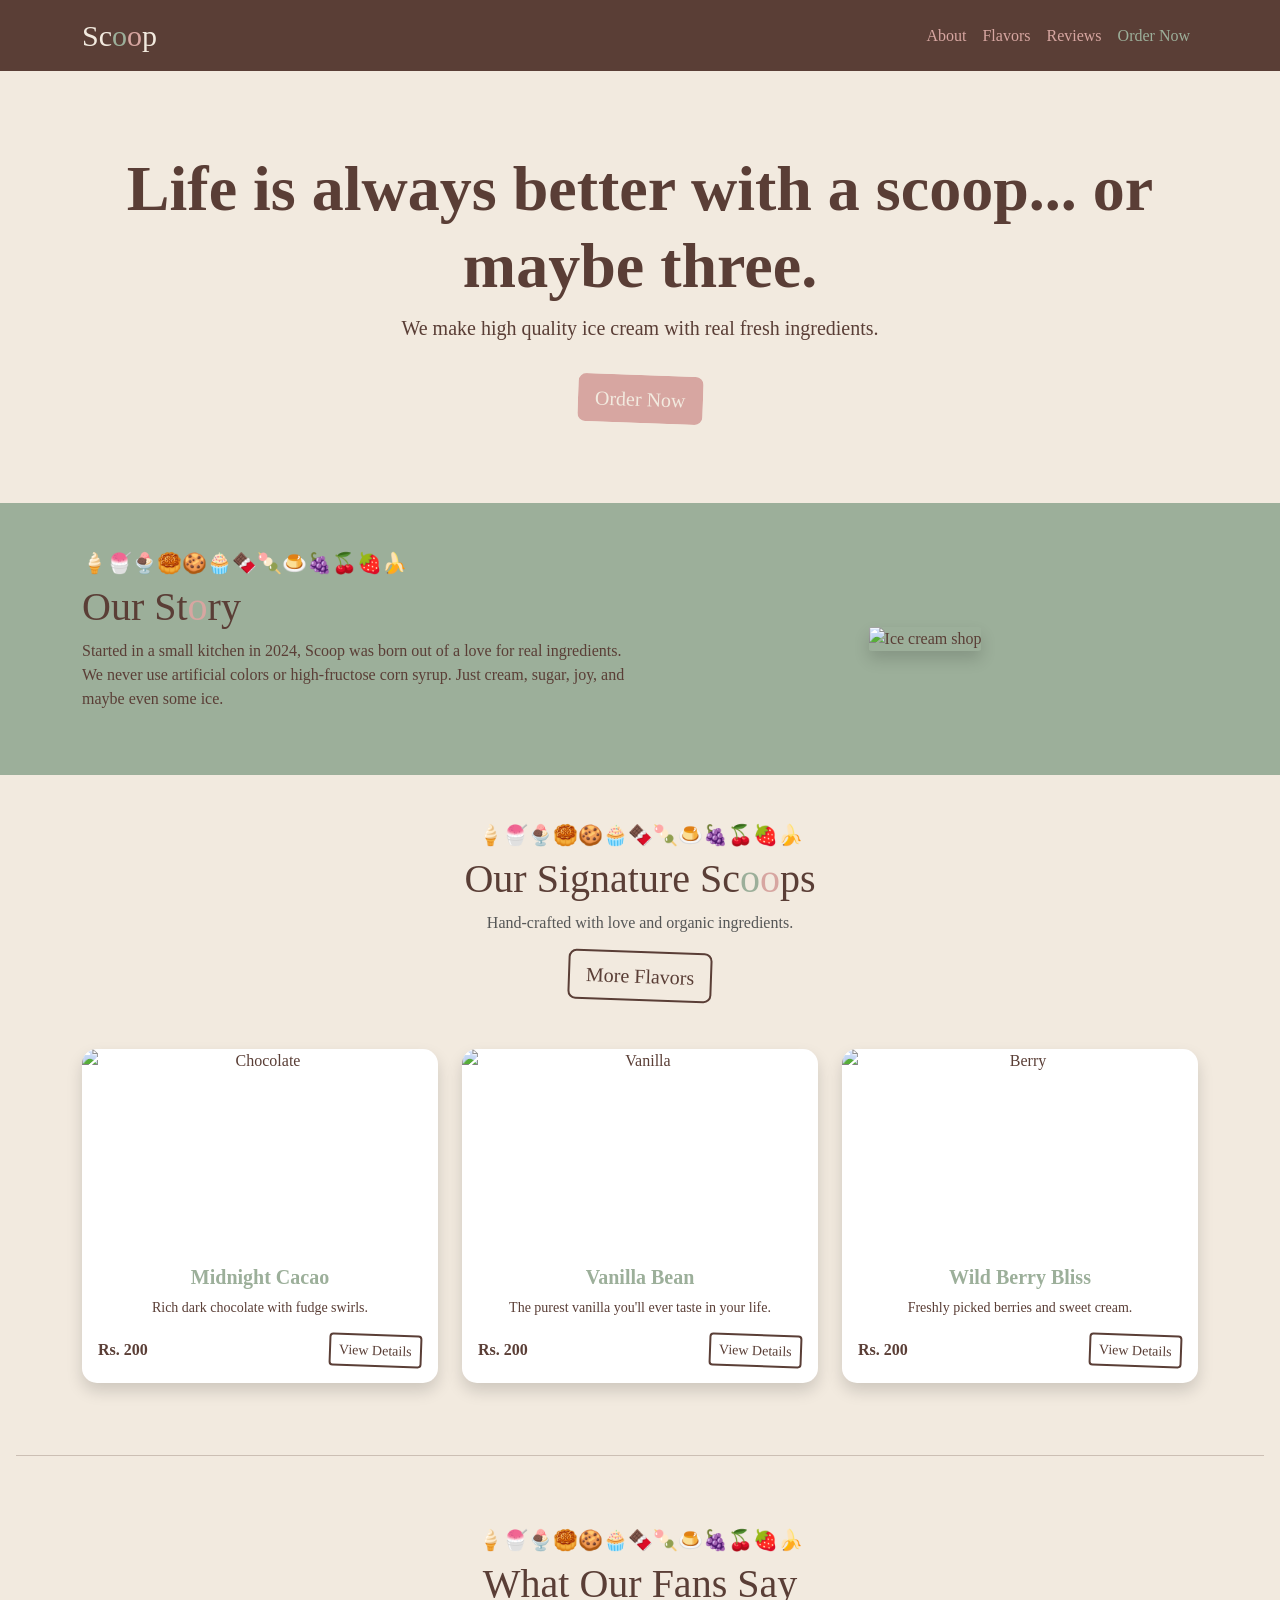
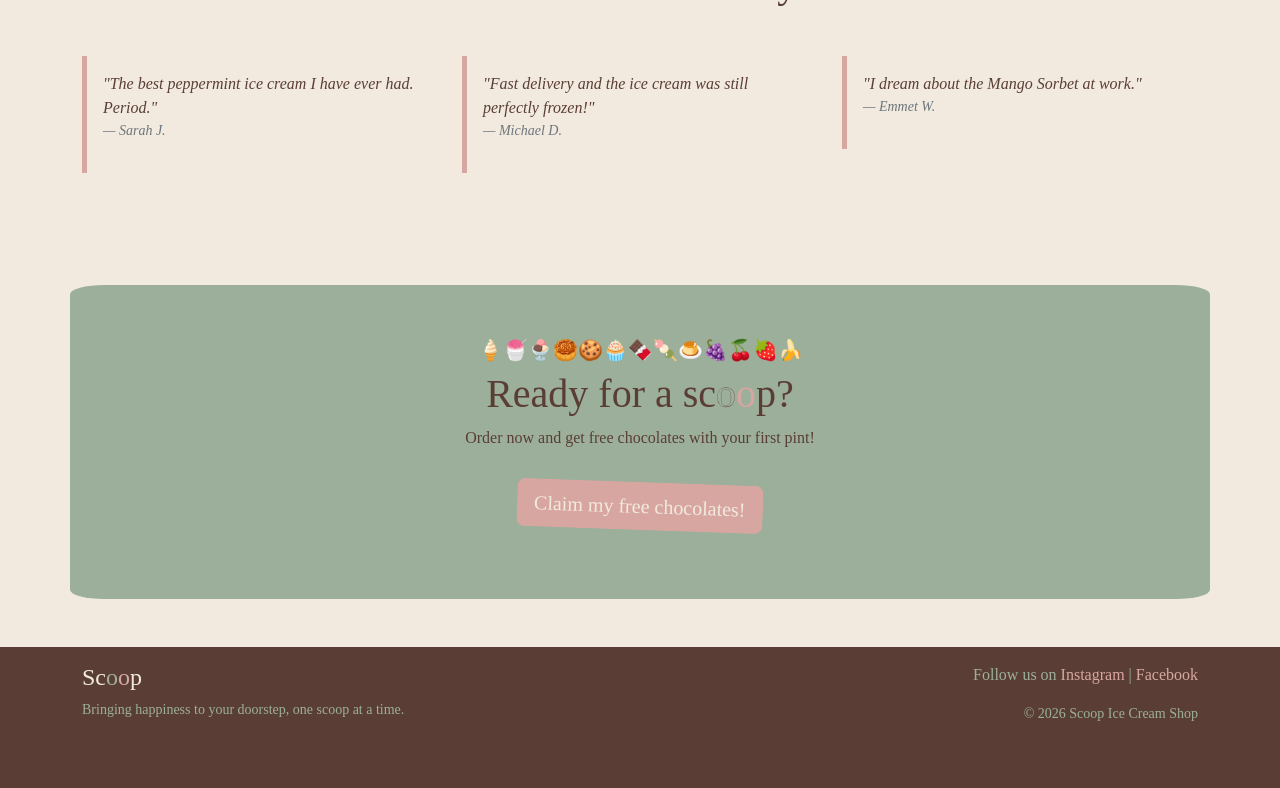
==== scoop project/index.html @ da7a8e28 "Add files via upload" ====
<!DOCTYPE html>
<html>
<head>
    <meta charset="UTF-8">
    <meta name="viewport" content="width=device-width, initial-scale=1.0">
    <title>Home | Scoop</title>
    <link href="https://cdn.jsdelivr.net/npm/bootstrap@5.3.0/dist/css/bootstrap.min.css" rel="stylesheet">
    <script src="https://cdn.jsdelivr.net/npm/bootstrap@5.3.0/dist/js/bootstrap.bundle.min.js"></script>
    <link rel="stylesheet" href="index.css">
</head>
<body>
<nav class="navbar navbar-expand-lg sticky-top">
    <div class="container">
        <a class="navbar-brand" href="#">Sc<span class="first-o">o</span><span class="secnd-o">o</span>p</a>
        
        <button class="navbar-toggler" type="button" data-bs-toggle="collapse" data-bs-target="#iceCreamNav">
        <span class="navbar-toggler-icon"></span>
        </button>

        <div class="collapse navbar-collapse" id="iceCreamNav">
        <ul class="navbar-nav ms-auto">
            <li class="nav-item"><a class="nav-link" href="#about">About</a></li>
            <li class="nav-item"><a class="nav-link" href="flavors.html">Flavors</a></li>
            <li class="nav-item"><a class="nav-link" href="#reviews">Reviews</a></li>
            <li class="nav-item"><a class="nav-link ordr" href="form.html">Order Now</a></li>
        </ul>
        </div>
    </div>
  </div>
</nav>

<header class="hero text-center">
    <div class="container">
        <h1 class="display-3 fw-bold">Life is always better with a scoop... or maybe three.</h1>
        <p class="lead">We make high quality ice cream with real fresh ingredients.</p>
        <a href="form.html" class="btn order-btn btn-lg mt-3">Order Now</a>
    </div>
</header>

<section id="about" class="py-5 about-section">
    <div class="container">
        <div class="row align-items-center">
            <div class="col-md-6">
                <h5 class="emoji">🍦🍧🍨🥮🍪🧁🍫🍡🍮🍇🍒🍓🍌</h5>
                <h1 class="about-h">Our St<span class="secnd-o">o</span>ry</h1>
                <p>Started in a small kitchen in 2024, Scoop was born out of a love for real ingredients. We never use artificial colors or high-fructose corn syrup. Just cream, sugar, joy, and maybe even some ice.</p>
            </div>
            <div class="col-md-6 text-center">
                <img src="/images/flat-lay-ice-cream-with-spoon.jpg" class="img-fluid shadow ice-cream-shop" alt="Ice cream shop">
            </div>
        </div>
    </div>
</section>

<section id="flavors" class="py-5">
    <div class="container text-center">
        <h5 class="emoji">🍦🍧🍨🥮🍪🧁🍫🍡🍮🍇🍒🍓🍌</h5>
        <h1 class="mb-2">Our Signature Sc<span class="first-o">o</span><span class="secnd-o">o</span>ps</h1>
        <p class="text-muted mb-3">Hand-crafted with love and organic ingredients.</p>
                <a href="flavors.html" class="btn more-btn btn-lg mb-5">More Flavors</a>


        <div class="row g-4">
            <div class="col-12 col-sm-6 col-md-4">
                <div class="card border-0 shadow flavor-card">
                    <img src="/images/close-up-chocolate-ice-cream-scoops.jpg" class="card-img-top" alt="Chocolate">
                    <div class="card-body">
                        <h5 class="card-head fw-bold">Midnight Cacao</h5>
                        <p class="small">Rich dark chocolate with fudge swirls.</p>
                        <div class="d-flex justify-content-between align-items-center mt-3">
                            <span class="fw-bold">Rs. 200</span>
                            <a href="flavor-detail.html" class="btn btn-sm detail-btn" data-bs-toggle="collapse" data-bs-target="#detailsChocolate" aria-expanded="false">
                                View Details
                            </a>
                        </div>

                        <div class="collapse" id="detailsChocolate">
                            <div class="mt-3 p-2 bg-light rounded small">
                                <strong>Ingredients:</strong> 70% Dark Cacao, Organic Cream, Sea Salt.
                                <br><br>
                                <em>Best paired with our Vanilla Bean!</em>
                            </div>
                        </div>
                        
                    </div>
                </div>
            </div>

            <div class="col-12 col-sm-6 col-md-4">
                <div class="card border-0 shadow flavor-card">
                    <img src="/images/nougat-ice-cream-glass.jpg" class="card-img-top" alt="Vanilla">
                    <div class="card-body">
                        <h5 class="card-head fw-bold">Vanilla Bean</h5>
                        <p class="small">The purest vanilla you'll ever taste in your life.</p>
                        <div class="d-flex justify-content-between align-items-center mt-3">
                            <span class="fw-bold">Rs. 200</span>
                            <a href="flavor-detail.html" class="btn btn-sm detail-btn" data-bs-toggle="collapse" data-bs-target="#detailsBean" aria-expanded="false">
                                View Details
                            </a>
                        </div>

                        <div class="collapse" id="detailsBean">
                            <div class="mt-3 p-2 bg-light rounded small">
                                <strong>Ingredients:</strong> 80% Pure Vanilla, Organic Cream, Sea Salt.
                                <br><br>
                                <em>Best paired with our Cool Peppermint!</em>
                            </div>
                        </div>
                        
                    </div>
                </div>
            </div>

            <div class="col-12 col-sm-6 col-md-4">
                <div class="card border-0 shadow flavor-card">
                    <img src="/images/blueberry-ice-cream-scoops-with-waffle-black-background.jpg" class="card-img-top" alt="Berry">
                    <div class="card-body">
                        <h5 class="card-head fw-bold">Wild Berry Bliss</h5>
                        <p class="small">Freshly picked berries and sweet cream.</p>
                        <div class="d-flex justify-content-between align-items-center mt-3">
                            <span class="fw-bold">Rs. 200</span>
                            <a href="flavor-detail.html" class="btn btn-sm detail-btn" data-bs-toggle="collapse" data-bs-target="#detailsBerry" aria-expanded="false">
                                View Details
                            </a>
                        </div>

                        <div class="collapse" id="detailsBerry">
                            <div class="mt-3 p-2 bg-light rounded small">
                                <strong>Ingredients:</strong> 76% Original Berries, Organic Cream, Sea Salt.
                                <br><br>
                                <em>Best paired with our Vanilla Bean!</em>
                            </div>
                        </div>
                        
                    </div>
                </div>
            </div>

        </div>
    </div>
</section>

<hr class="my-4 m-3">

<section id="reviews" class="py-5 container">
    <h5 class="text-center emoji">🍦🍧🍨🥮🍪🧁🍫🍡🍮🍇🍒🍓🍌</h5>
    <h1 class="text-center mb-5">What Our Fans Say</h1>
    <div class="row">
        <div class="col-md-4">
            <div class="p-3 review-card mb-3">
                <p>"The best peppermint ice cream I have ever had. Period."</p>
                <footer class="blockquote-footer">Sarah J.</footer>
            </div>
        </div>
        <div class="col-md-4">
            <div class="p-3 review-card mb-3">
                <p>"Fast delivery and the ice cream was still perfectly frozen!"</p>
                <footer class="blockquote-footer">Michael D.</footer>
            </div>
        </div>
        <div class="col-md-4">
            <div class="p-3 review-card mb-3">
                <p>"I dream about the Mango Sorbet at work."</p>
                <footer class="blockquote-footer">Emmet W.</footer>
            </div>
        </div>
    </div>
</section>

<section class="cta-section text-center mt-5 mb-5 m-2">
    <div class="cta-box container">
        <h5 class="emoji">🍦🍧🍨🥮🍪🧁🍫🍡🍮🍇🍒🍓🍌</h5>
        <h1>Ready for a sc<span class="first-o-b">o</span><span class="secnd-o">o</span>p?</h1>
        <p>Order now and get free chocolates with your first pint!</p>
        <a href="form.html" class="btn order-btn m-3 btn-lg">Claim my free chocolates!</a>
    </div>
</section>

<footer class="footer pt-3 pb-5">
    <div class="container">
        <div class="row">
            <div class="col-md-6">
                <h4 class="scoop-footer">Sc<span class="first-o">o</span><span class="secnd-o">o</span>p</h4>
                <p class="footer-text small">Bringing happiness to your doorstep, one scoop at a time.</p>
            </div>
            <div class="col-md-6 text-md-end">
                <p class="footer-text">Follow us on <a class="link" href="https://www.instagram.com/">Instagram</a> | <a class="link" href="https://www.facebook.com/">Facebook</a></p>
                <p class="small footer-text">&copy; 2026 Scoop Ice Cream Shop</p>
            </div>
        </div>
    </div>
</footer>

</body>
</html>
---- scoop project/index.css ----
@font-face {
    font-family: 'cursive';
    src: url(/fonts/Molle-Italic.woff);
}

@font-face {
    font-family: 'normal';
    src: url(/fonts/ChelseaMarket-Regular.woff);
}

@font-face {
    font-family: 'emoji';
    src: url(/fonts/NotoEmoji-VariableFont_wght.woff);
}

.emoji {
    font-family: 'emoji';
    cursor: pointer;
    transition: transform 0.3s ease-out;
}

.emoji:hover {
    transform: translateY(-8px);
}

body {
    background-color: #F2EADF;
    font-family: 'normal';
    color: #5A3E36;
}

h1, .scoop-footer {
    font-family: 'cursive';
}

.navbar-brand {
    font-family: 'cursive';
    font-size: 30px;
    color: #F2EADF;
}

.navbar-brand:hover {
    color: #F2EADF;
}

.nav-link {
    font-family: 'normal';
    color: #D7A6A1;
}

.nav-link:hover {
    color: #F2EADF;
}

.navbar {
    background-color: #5A3E36;
}

.ordr {
    color: #9CAF9A;
}

.ordr:hover {
    color: #D7A6A1;
}

.first-o {
    color: #9CAF9A;
}

.secnd-o {
    color: #D7A6A1;
}

.first-o-b {
    color: #9CAF9A;
    -webkit-text-stroke-color: #5A3E36;
    -webkit-text-stroke-width: 0.3px;
}

.hero {
    background-image: url(/images/top-view-different-types-ice-cream.jpg);
    background-size: cover;
    background-repeat: no-repeat;
    background-blend-mode: multiply;
    padding: 80px 0;
}

.hero h1 {
    color: #5A3E36;
    font-family: 'normal';
}

.order-btn {
    background-color: #D7A6A1;
    color: #F2EADF;
    transform: rotate(2deg);
    transition: transform 0.3s ease-out;
}

.order-btn:hover {
    color: #5A3E36;
    background-color: #F2EADF;
    transform: rotate(0deg);
}

.about-section {
    background-color: #9CAF9A;
}

.about-h {
    color: #5A3E36;
}

.ice-cream-shop {
    border-radius: 5%;
    cursor: pointer;
    transition: transform 0.2s ease-out;
}

.ice-cream-shop:hover {
    transform: rotate(5deg);
}

.review-card {
    font-style: italic;
    border-left: 5px solid #D7A6A1;
    cursor: pointer;
    transition: transform 0.2s ease-out;
}

.review-card:hover {
    transform: scale(1.1);
}

.cta-section {
    color: #5A3E36;
}

.cta-box {
    background-color: #9CAF9A;
    padding: 50px 0;
    border: transparent solid;
    border-radius: 3%;
}

.more-btn {
    background-color: transparent;
    color: #5A3E36;
    border: #5A3E36 solid 2px;
    transform: rotate(2deg);
    transition: transform 0.3s ease-out;
}

.more-btn:hover {
    transform: rotate(0deg);
    background-color: #D7A6A1;
    border: #5A3E36 solid 2px;
}

.flavor-card {
    transition: transform 0.3s ease;
    border-radius: 15px;
    overflow: hidden;
    color: #5A3E36;
}

.flavor-card:hover {
    transform: rotate(2deg);
}

.card-head {
    color: #9CAF9A;
}

.detail-btn {
    background-color: transparent;
    color: #5A3E36;
    border: #5A3E36 solid 2px;
    transform: rotate(2deg);
    transition: transform 0.3s ease-out;
}

.detail-btn:hover {
    transform: rotate(0deg);
    background-color: #D7A6A1;
    color: #F2EADF;
    border: #5A3E36 solid 2px;
}

.card-img-top {
    height: 200px;
    object-fit: cover;
}

.footer {
    background-color: #5A3E36;
    color: #F2EADF;
}

.footer-text {
    color: #9CAF9A;
}

.link {
    text-decoration: none;
    color: #D7A6A1;
}

.link:hover {
    color: #F2EADF;
}
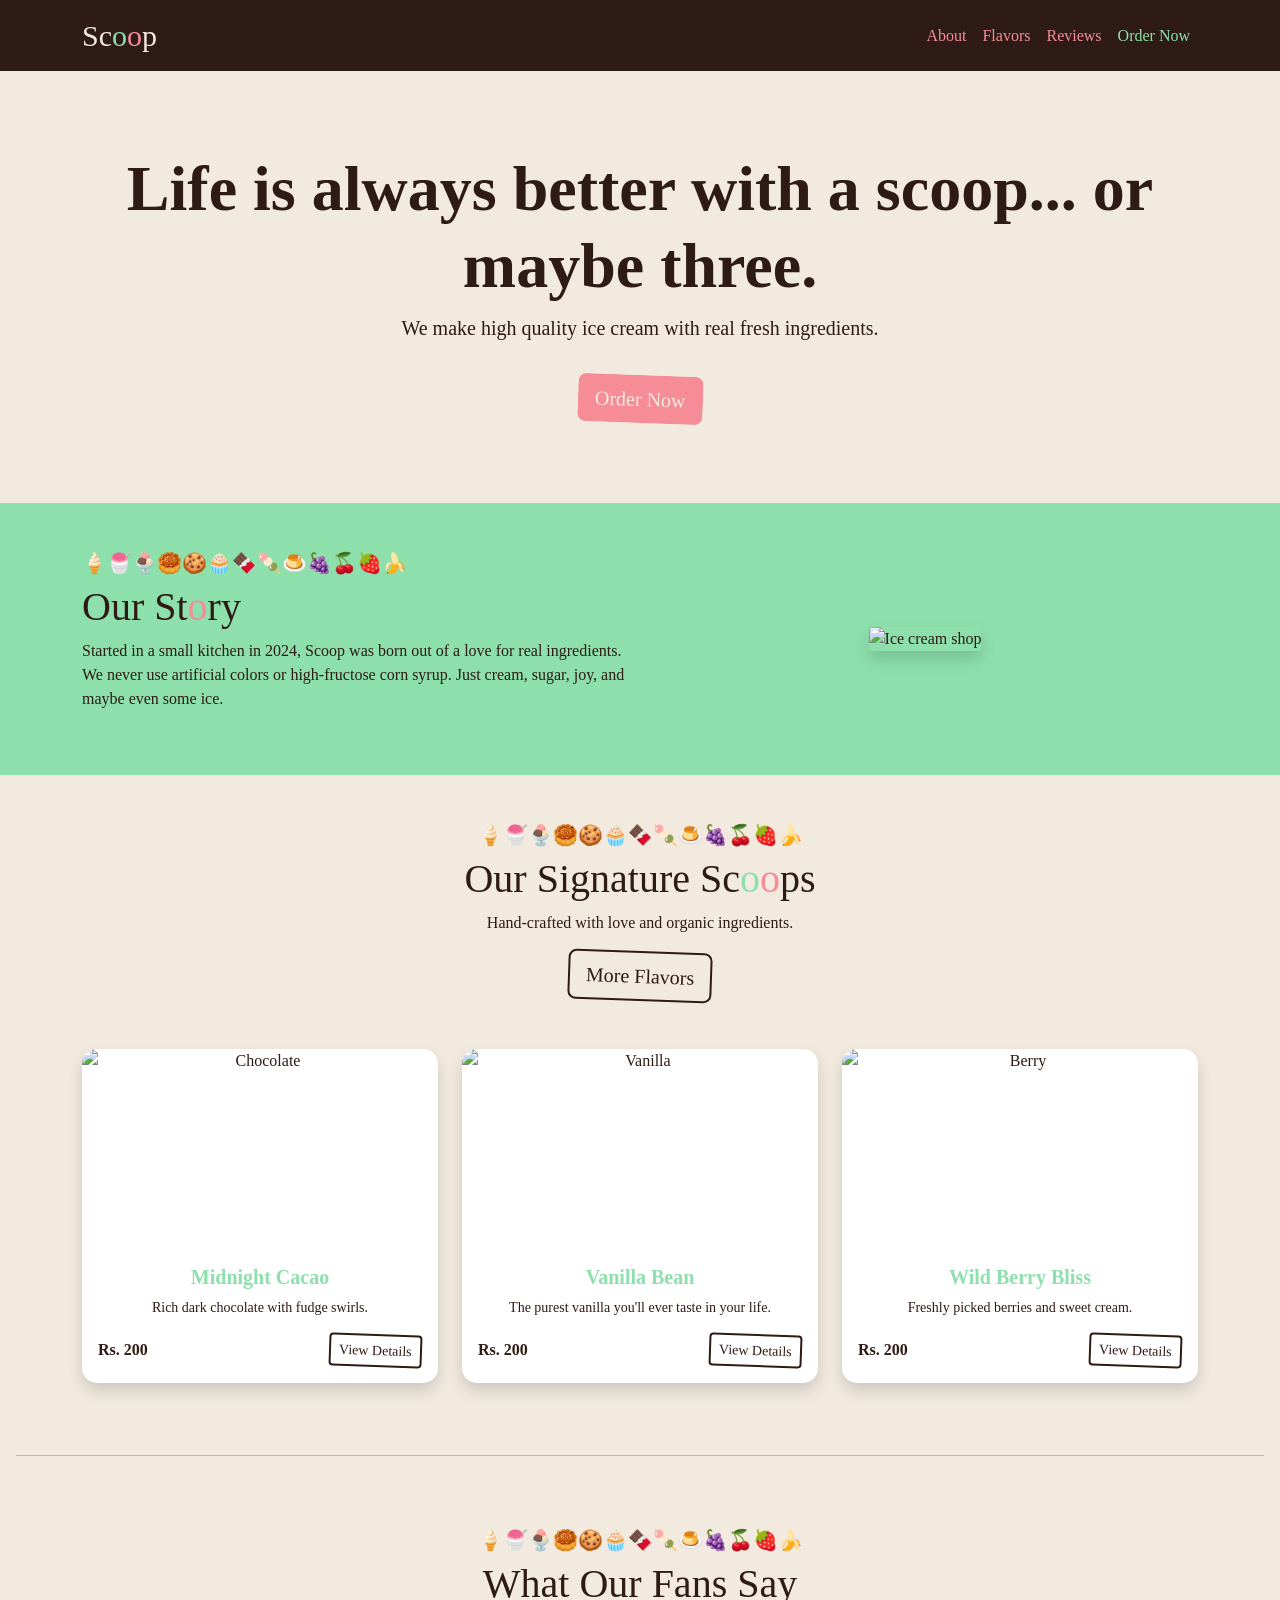
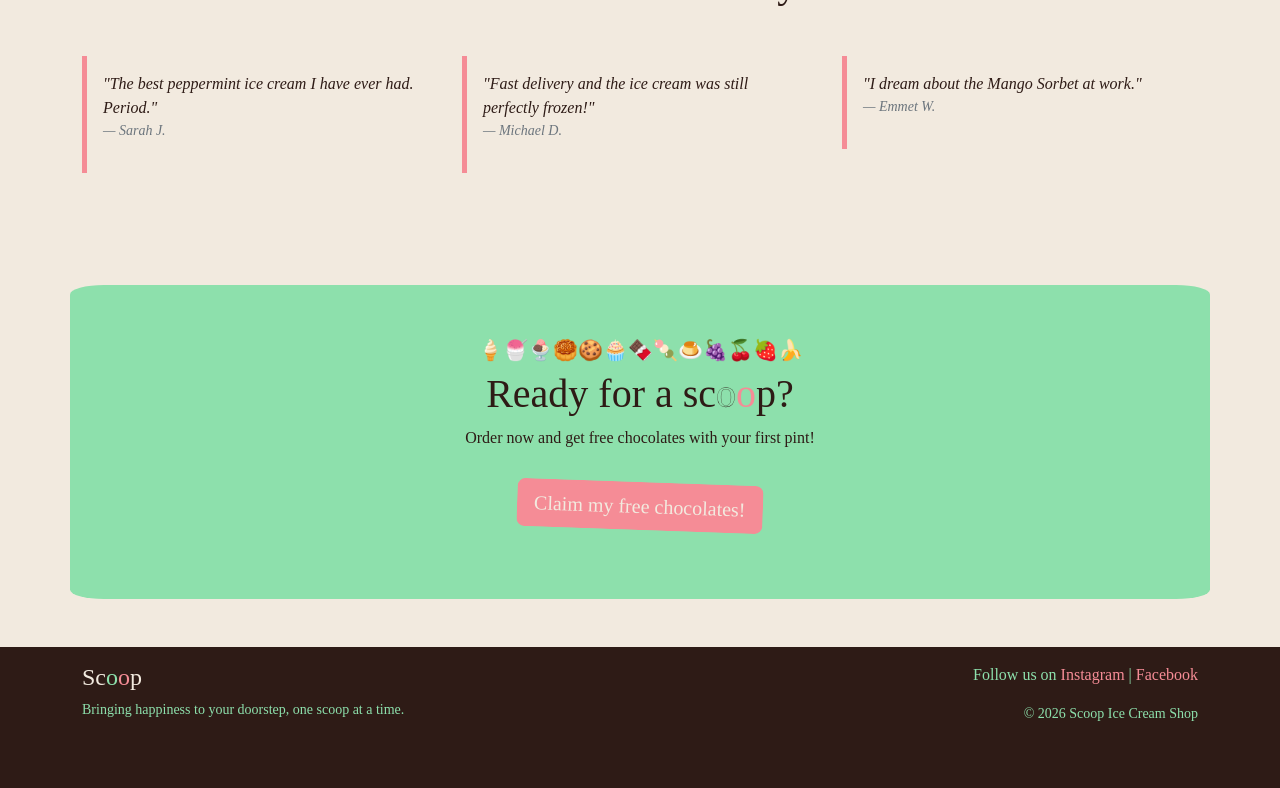
==== commit e4c04d1f: "Add files via upload" ====
--- a/scoop project/index.html
+++ b/scoop project/index.html
@@ -9,7 +9,7 @@
     <link rel="stylesheet" href="index.css">
 </head>
 <body>
-<nav class="navbar navbar-expand-lg sticky-top">
+<nav class="navbar navbar-dark navbar-expand-lg sticky-top">
     <div class="container">
         <a class="navbar-brand" href="#">Sc<span class="first-o">o</span><span class="secnd-o">o</span>p</a>
         
@@ -56,7 +56,7 @@
     <div class="container text-center">
         <h5 class="emoji">🍦🍧🍨🥮🍪🧁🍫🍡🍮🍇🍒🍓🍌</h5>
         <h1 class="mb-2">Our Signature Sc<span class="first-o">o</span><span class="secnd-o">o</span>ps</h1>
-        <p class="text-muted mb-3">Hand-crafted with love and organic ingredients.</p>
+        <p class="mb-3">Hand-crafted with love and organic ingredients.</p>
                 <a href="flavors.html" class="btn more-btn btn-lg mb-5">More Flavors</a>
 
 
--- a/scoop project/index.css
+++ b/scoop project/index.css
@@ -26,7 +26,7 @@
 body {
     background-color: #F2EADF;
     font-family: 'normal';
-    color: #5A3E36;
+    color: #2E1B16;
 }
 
 h1, .scoop-footer {
@@ -45,7 +45,7 @@
 
 .nav-link {
     font-family: 'normal';
-    color: #D7A6A1;
+    color: #F58C96;
 }
 
 .nav-link:hover {
@@ -53,28 +53,28 @@
 }
 
 .navbar {
-    background-color: #5A3E36;
+    background-color: #2E1B16;
 }
 
 .ordr {
-    color: #9CAF9A;
+    color: #8DE0AC;
 }
 
 .ordr:hover {
-    color: #D7A6A1;
+    color: #F58C96;
 }
 
 .first-o {
-    color: #9CAF9A;
+    color: #8DE0AC;
 }
 
 .secnd-o {
-    color: #D7A6A1;
+    color: #F58C96;
 }
 
 .first-o-b {
-    color: #9CAF9A;
-    -webkit-text-stroke-color: #5A3E36;
+    color: #8DE0AC;
+    -webkit-text-stroke-color: #2E1B16;
     -webkit-text-stroke-width: 0.3px;
 }
 
@@ -87,29 +87,29 @@
 }
 
 .hero h1 {
-    color: #5A3E36;
+    color: #2E1B16;
     font-family: 'normal';
 }
 
 .order-btn {
-    background-color: #D7A6A1;
+    background-color: #F58C96;
     color: #F2EADF;
     transform: rotate(2deg);
     transition: transform 0.3s ease-out;
 }
 
 .order-btn:hover {
-    color: #5A3E36;
+    color: #2E1B16;
     background-color: #F2EADF;
     transform: rotate(0deg);
 }
 
 .about-section {
-    background-color: #9CAF9A;
+    background-color: #8DE0AC;
 }
 
 .about-h {
-    color: #5A3E36;
+    color: #2E1B16;
 }
 
 .ice-cream-shop {
@@ -124,7 +124,7 @@
 
 .review-card {
     font-style: italic;
-    border-left: 5px solid #D7A6A1;
+    border-left: 5px solid #F58C96;
     cursor: pointer;
     transition: transform 0.2s ease-out;
 }
@@ -134,11 +134,11 @@
 }
 
 .cta-section {
-    color: #5A3E36;
+    color: #2E1B16;
 }
 
 .cta-box {
-    background-color: #9CAF9A;
+    background-color: #8DE0AC;
     padding: 50px 0;
     border: transparent solid;
     border-radius: 3%;
@@ -146,23 +146,23 @@
 
 .more-btn {
     background-color: transparent;
-    color: #5A3E36;
-    border: #5A3E36 solid 2px;
+    color: #2E1B16;
+    border: #2E1B16 solid 2px;
     transform: rotate(2deg);
     transition: transform 0.3s ease-out;
 }
 
 .more-btn:hover {
     transform: rotate(0deg);
-    background-color: #D7A6A1;
-    border: #5A3E36 solid 2px;
+    background-color: #F58C96;
+    border: #2E1B16 solid 2px;
 }
 
 .flavor-card {
     transition: transform 0.3s ease;
     border-radius: 15px;
     overflow: hidden;
-    color: #5A3E36;
+    color: #2E1B16;
 }
 
 .flavor-card:hover {
@@ -170,22 +170,22 @@
 }
 
 .card-head {
-    color: #9CAF9A;
+    color: #8DE0AC;
 }
 
 .detail-btn {
     background-color: transparent;
-    color: #5A3E36;
-    border: #5A3E36 solid 2px;
+    color: #2E1B16;
+    border: #2E1B16 solid 2px;
     transform: rotate(2deg);
     transition: transform 0.3s ease-out;
 }
 
 .detail-btn:hover {
     transform: rotate(0deg);
-    background-color: #D7A6A1;
-    color: #F2EADF;
-    border: #5A3E36 solid 2px;
+    background-color: #F58C96;
+    color: #F2EADF;
+    border: #2E1B16 solid 2px;
 }
 
 .card-img-top {
@@ -194,17 +194,17 @@
 }
 
 .footer {
-    background-color: #5A3E36;
+    background-color: #2E1B16;
     color: #F2EADF;
 }
 
 .footer-text {
-    color: #9CAF9A;
+    color: #8DE0AC;
 }
 
 .link {
     text-decoration: none;
-    color: #D7A6A1;
+    color: #F58C96;
 }
 
 .link:hover {
